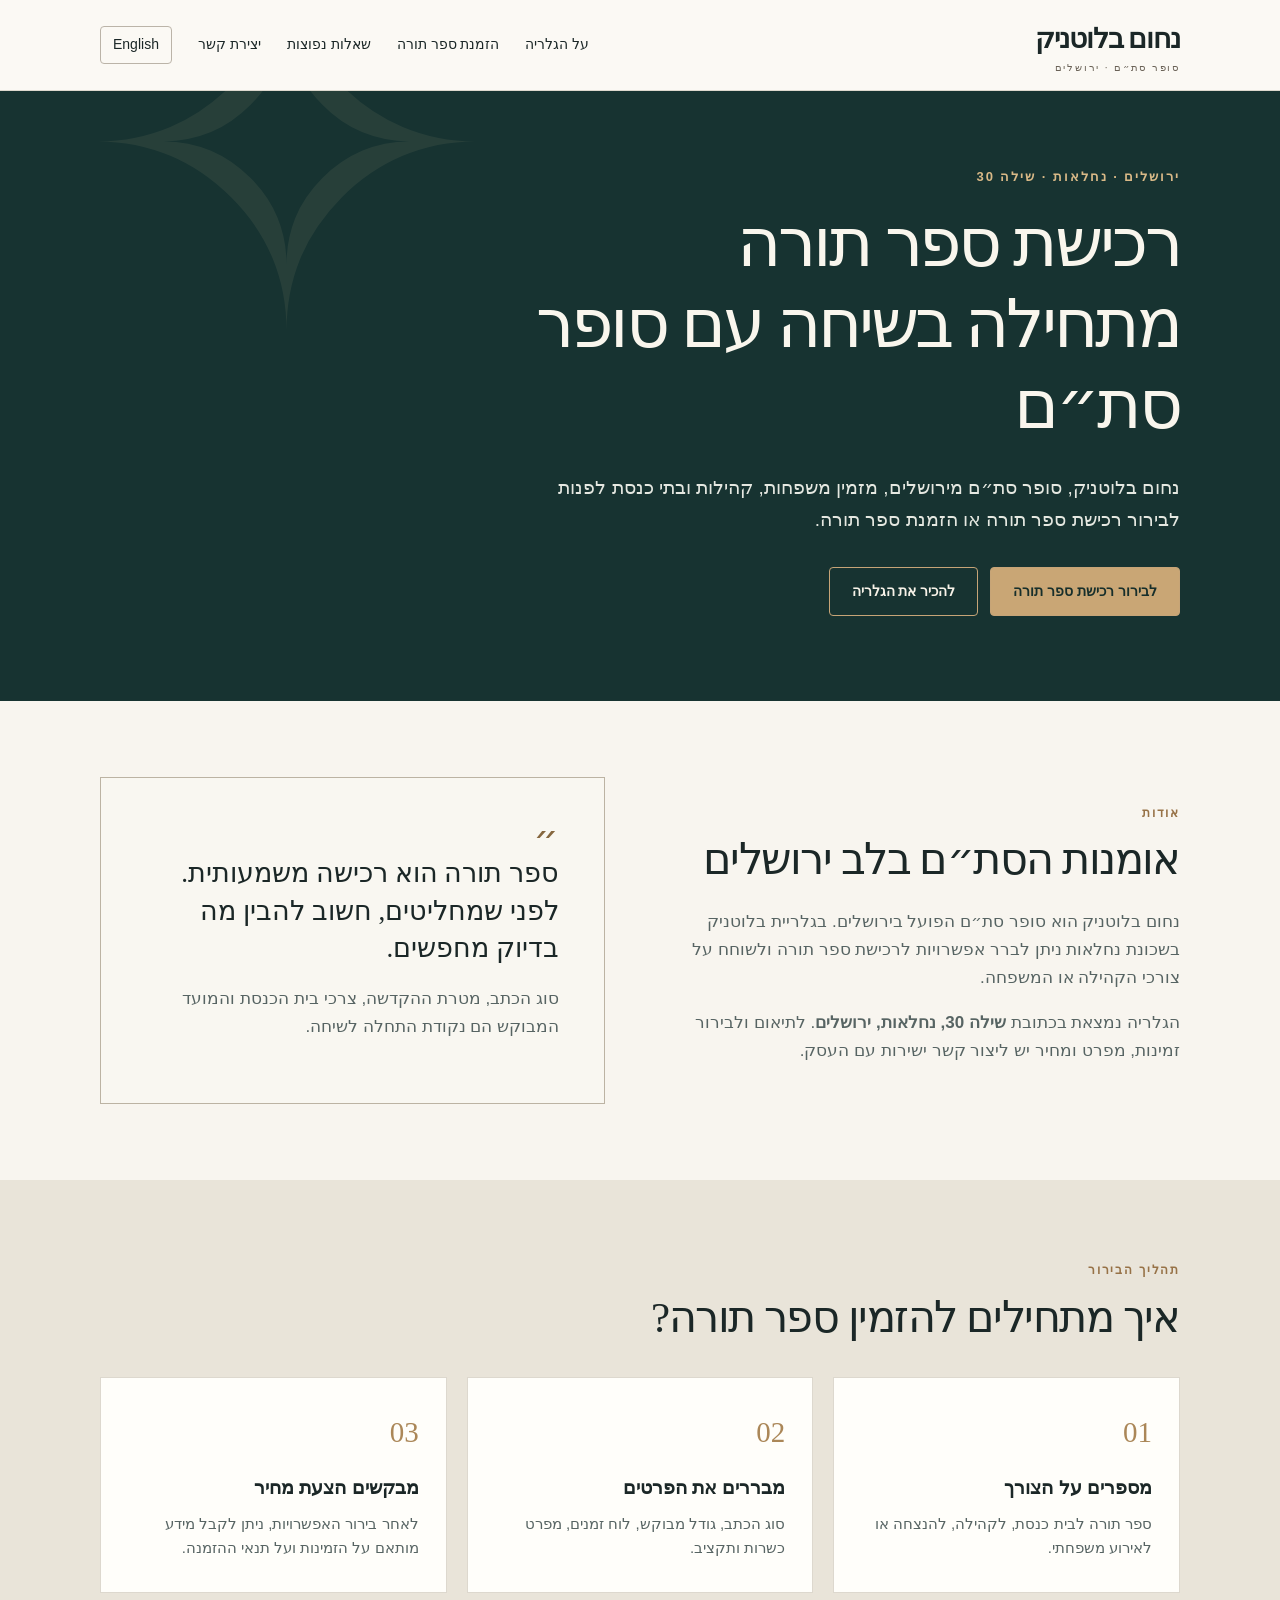
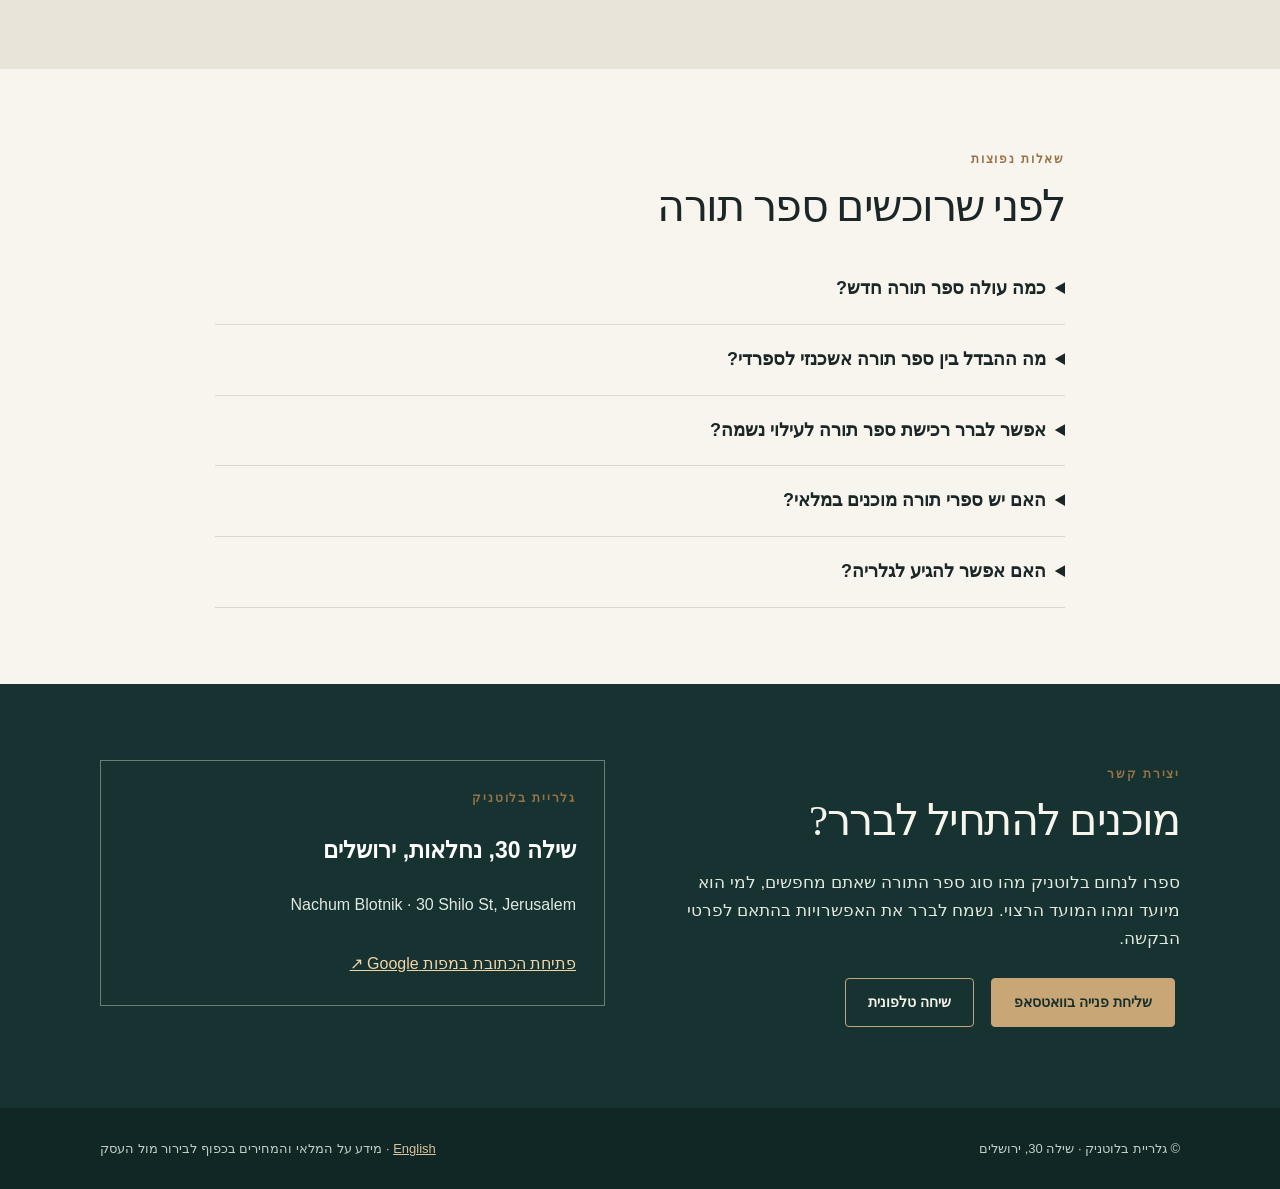
==== index.html @ 523f108b "Add files via upload" ====
<!doctype html><html lang="he" dir="rtl"><head><meta charset="utf-8"><meta name="viewport" content="width=device-width,initial-scale=1"><title>רכישת ספר תורה בירושלים | נחום בלוטניק – סופר סת״ם</title><meta name="description" content="מתעניינים ברכישת ספר תורה או בהזמנת ספר תורה? פנו לנחום בלוטניק, סופר סת״ם, בגלריית בלוטניק בשילה 30, נחלאות, ירושלים."><meta name="robots" content="index,follow,max-image-preview:large"><meta property="og:type" content="website"><meta property="og:title" content="נחום בלוטניק | רכישת והזמנת ספרי תורה בירושלים"><meta property="og:description" content="בירור אישי על רכישת ספר תורה עם סופר סת״ם בירושלים. שילה 30, נחלאות."><meta name="theme-color" content="#173331"><link rel="stylesheet" href="style.css"><script type="application/ld+json">{"@context":"https://schema.org","@type":"LocalBusiness","name":"נחום בלוטניק – גלריית בלוטניק","alternateName":"Nachum Blotnik","description":"סופר סת״ם ובירור רכישת והזמנת ספרי תורה בירושלים","address":{"@type":"PostalAddress","streetAddress":"שילה 30","addressLocality":"ירושלים","addressCountry":"IL"},"knowsLanguage":["he","en"]}</script></head><body><header><div class="shell"><a href="index.html" class="brand">נחום בלוטניק<small>סופר סת״ם · ירושלים</small></a><nav class="nav" aria-label="ניווט ראשי"><a href="#about">על הגלריה</a><a href="#process">הזמנת ספר תורה</a><a href="#questions">שאלות נפוצות</a><a href="#contact">יצירת קשר</a><a href="en.html" class="lang" lang="en" dir="ltr">English</a></nav></div></header><main><section class="hero"><div class="shell"><div class="hero-inner"><div class="eyebrow">ירושלים · נחלאות · שילה 30</div><h1>רכישת ספר תורה<br>מתחילה בשיחה עם סופר סת״ם</h1><p>נחום בלוטניק, סופר סת״ם מירושלים, מזמין משפחות, קהילות ובתי כנסת לפנות לבירור רכישת ספר תורה או הזמנת ספר תורה.</p><div class="buttons"><a class="button primary" href="#contact">לבירור רכישת ספר תורה</a><a class="button secondary" href="#about">להכיר את הגלריה</a></div></div></div></section><section class="section" id="about"><div class="shell two"><div><span class="kicker">אודות</span><h2>אומנות הסת״ם בלב ירושלים</h2><p>נחום בלוטניק הוא סופר סת״ם הפועל בירושלים. בגלריית בלוטניק בשכונת נחלאות ניתן לברר אפשרויות לרכישת ספר תורה ולשוחח על צורכי הקהילה או המשפחה.</p><p>הגלריה נמצאת בכתובת <strong>שילה 30, נחלאות, ירושלים</strong>. לתיאום ולבירור זמינות, מפרט ומחיר יש ליצור קשר ישירות עם העסק.</p></div><div class="accent-panel"><span class="quote">״</span><strong>ספר תורה הוא רכישה משמעותית. לפני שמחליטים, חשוב להבין מה בדיוק מחפשים.</strong><p>סוג הכתב, מטרת ההקדשה, צרכי בית הכנסת והמועד המבוקש הם נקודת התחלה לשיחה.</p></div></div></section><section class="section band" id="process"><div class="shell"><span class="kicker">תהליך הבירור</span><h2>איך מתחילים להזמין ספר תורה?</h2><div class="cards"><article class="card"><div class="number">01</div><h3>מספרים על הצורך</h3><p>ספר תורה לבית כנסת, לקהילה, להנצחה או לאירוע משפחתי.</p></article><article class="card"><div class="number">02</div><h3>מבררים את הפרטים</h3><p>סוג הכתב, גודל מבוקש, לוח זמנים, מפרט כשרות ותקציב.</p></article><article class="card"><div class="number">03</div><h3>מבקשים הצעת מחיר</h3><p>לאחר בירור האפשרויות, ניתן לקבל מידע מותאם על הזמינות ועל תנאי ההזמנה.</p></article></div></div></section><section class="section" id="questions"><div class="shell faq"><span class="kicker">שאלות נפוצות</span><h2>לפני שרוכשים ספר תורה</h2><details><summary>כמה עולה ספר תורה חדש?</summary><p>המחיר תלוי בין היתר בכתב, במידות, ברמת ההידור, במפרט הבדיקות ובאביזרים הנלווים. לקבלת מחיר רלוונטי יש לברר את המפרט המבוקש מול נחום בלוטניק.</p></details><details><summary>מה ההבדל בין ספר תורה אשכנזי לספרדי?</summary><p>קיימים הבדלים במסורות הכתב ובמנהגי הקהילות. לפני הזמנה יש לברר את נוסח הכתב והמסורת המתאימים לבית הכנסת שבו ישתמשו בספר.</p></details><details><summary>אפשר לברר רכישת ספר תורה לעילוי נשמה?</summary><p>כן, ניתן לפנות לצורך בירור רכישת ספר תורה למטרת הנצחה. יש לתאם מראש פרטי הקדשה ולוחות זמנים.</p></details><details><summary>האם יש ספרי תורה מוכנים במלאי?</summary><p>יש לברר ישירות עם הגלריה את הזמינות העדכנית. עמוד זה אינו מציג מלאי בזמן אמת.</p></details><details><summary>האם אפשר להגיע לגלריה?</summary><p>הגלריה ממוקמת בשילה 30, נחלאות, ירושלים. מומלץ לתאם ביקור מראש לאחר קבלת פרטי התקשרות מהעסק.</p></details></div></section><section class="section contact" id="contact"><div class="shell two"><div><span class="kicker">יצירת קשר</span><h2>מוכנים להתחיל לברר?</h2><p>ספרו לנחום בלוטניק מהו סוג ספר התורה שאתם מחפשים, למי הוא מיועד ומהו המועד הרצוי. נשמח לברר את האפשרויות בהתאם לפרטי הבקשה.</p><div class="contact-live buttons" id="live-contact"></div><p id="contact-pending">פרטי הטלפון והדוא״ל של העסק יתווספו לאחר אימותם. בינתיים ניתן להיעזר בכתובת הגלריה.</p></div><aside class="contact-box"><div class="kicker">גלריית בלוטניק</div><p class="address">שילה 30, נחלאות, ירושלים</p><p>Nachum Blotnik · 30 Shilo St, Jerusalem</p><a class="map-link" href="https://www.google.com/maps/search/?api=1&query=%D7%A9%D7%99%D7%9C%D7%94%2030%20%D7%99%D7%A8%D7%95%D7%A9%D7%9C%D7%99%D7%9D" target="_blank" rel="noopener noreferrer">פתיחת הכתובת במפות Google ↗</a></aside></div></section></main><footer><div class="shell"><span>© גלריית בלוטניק · שילה 30, ירושלים</span><span><a href="en.html" lang="en">English</a> · מידע על המלאי והמחירים בכפוף לבירור מול העסק</span></div></footer><script src="contact.js"></script><script src="site.js"></script></body></html>
---- style.css ----
:root{--paper:#f8f5ef;--ink:#1b2727;--muted:#576463;--gold:#aa8250;--line:#ddd8ce;--deep:#173331}*{box-sizing:border-box}html{scroll-behavior:smooth}body{margin:0;background:var(--paper);color:var(--ink);font-family:Arial,'Noto Sans Hebrew',sans-serif;line-height:1.65}a{color:inherit}a:focus-visible,button:focus-visible{outline:3px solid var(--gold);outline-offset:4px}.shell{max-width:1130px;margin:auto;padding:0 25px}header{border-bottom:1px solid var(--line);background:#fbf9f4}header .shell{min-height:90px;display:flex;align-items:center;justify-content:space-between;gap:24px}.brand{font-family:Georgia,'Times New Roman',serif;letter-spacing:-.04em;font-size:28px;font-weight:600;text-decoration:none;white-space:nowrap}.brand small{display:block;font-family:Arial,sans-serif;font-size:10px;letter-spacing:.18em;line-height:1.2;font-weight:500;color:#6a6257}.nav{display:flex;gap:26px;align-items:center;flex-wrap:wrap;font-size:14px}.nav a{text-decoration:none}.lang{padding:6px 12px;border:1px solid #bbb4a8;border-radius:4px}.hero{position:relative;background:var(--deep);color:#f9f6ed;overflow:hidden}.hero:after{content:'✧';position:absolute;opacity:.07;color:#f2dba9;font-size:500px;line-height:1;top:-190px;inset-inline-end:6%;pointer-events:none}.hero .shell{min-height:525px;display:flex;align-items:center;padding-top:75px;padding-bottom:85px}.hero-inner{position:relative;z-index:1;max-width:800px}.eyebrow{color:#d9b987;letter-spacing:.15em;text-transform:uppercase;font-size:13px;font-weight:700}.hero h1{font-family:Georgia,'Times New Roman',serif;font-weight:500;line-height:1.19;font-size:clamp(38px,5.4vw,68px);margin:16px 0 26px;letter-spacing:-.045em}.hero p{font-size:19px;max-width:670px;color:#e5e8e1;margin:0 0 32px}.buttons{display:flex;gap:12px;flex-wrap:wrap}.button{display:inline-flex;align-items:center;justify-content:center;min-height:49px;padding:11px 22px;text-decoration:none;border-radius:4px;border:1px solid #c6a477;font-weight:700;font-size:14px}.button.primary{background:#c9a675;color:#172f2b}.button.secondary{color:#f7f2e8}.section{padding:76px 0}.section h2{font-family:Georgia,'Times New Roman',serif;font-weight:500;font-size:clamp(30px,3.7vw,43px);letter-spacing:-.035em;line-height:1.25;margin:8px 0 21px}.section p{color:var(--muted);font-size:17px;max-width:850px}.kicker{font-size:12px;font-weight:700;color:#977247;letter-spacing:.15em;text-transform:uppercase}.cards{display:grid;grid-template-columns:repeat(3,1fr);gap:20px;margin-top:33px}.card{padding:31px 27px;background:#fffefa;border:1px solid var(--line);min-height:195px}.card .number{font-family:Georgia,serif;font-size:29px;color:#ab8758}.card h3{font-size:19px;margin:15px 0 8px}.card p{font-size:15px;margin:0}.band{background:#e9e4d9}.two{display:grid;grid-template-columns:1fr 1fr;gap:70px;align-items:center}.accent-panel{border:1px solid #bcb3a3;padding:45px;background:#f9f7f1}.accent-panel strong{font-family:Georgia,serif;font-size:27px;font-weight:500;line-height:1.4}.quote{display:block;color:#86673f;font-size:40px;line-height:.8}.faq{max-width:900px}.faq details{border-bottom:1px solid var(--line);padding:20px 0}.faq summary{cursor:pointer;font-size:18px;font-weight:700}.faq p{font-size:16px;margin-bottom:0}.contact{background:var(--deep);color:#f7f4eb}.contact .two{align-items:start}.contact p{color:#e1e8df}.contact-box{border:1px solid #687f77;padding:28px}.contact-box p{font-size:16px}.contact-box .address{color:#fff;font-size:23px;font-weight:700}.contact-box .status{color:#efcf9f;font-size:14px}.contact a.map-link{display:inline-block;margin-top:16px;color:#f0d4a6}footer{background:#102725;color:#c0cec6;padding:30px 0;font-size:13px}footer .shell{display:flex;justify-content:space-between;gap:18px;flex-wrap:wrap}footer a{color:#d9c29e} .contact-live{margin-top:20px}.contact-live a{display:inline-flex;margin:5px 5px 5px 0}.hidden{display:none!important}@media(max-width:750px){header .shell{align-items:flex-start;flex-direction:column;gap:12px;padding-top:18px;padding-bottom:18px}.nav{gap:12px}.hero .shell{min-height:460px;padding-top:55px;padding-bottom:65px}.hero p{font-size:17px}.cards,.two{grid-template-columns:1fr}.two{gap:25px}.section{padding:55px 0}.accent-panel{padding:28px}}
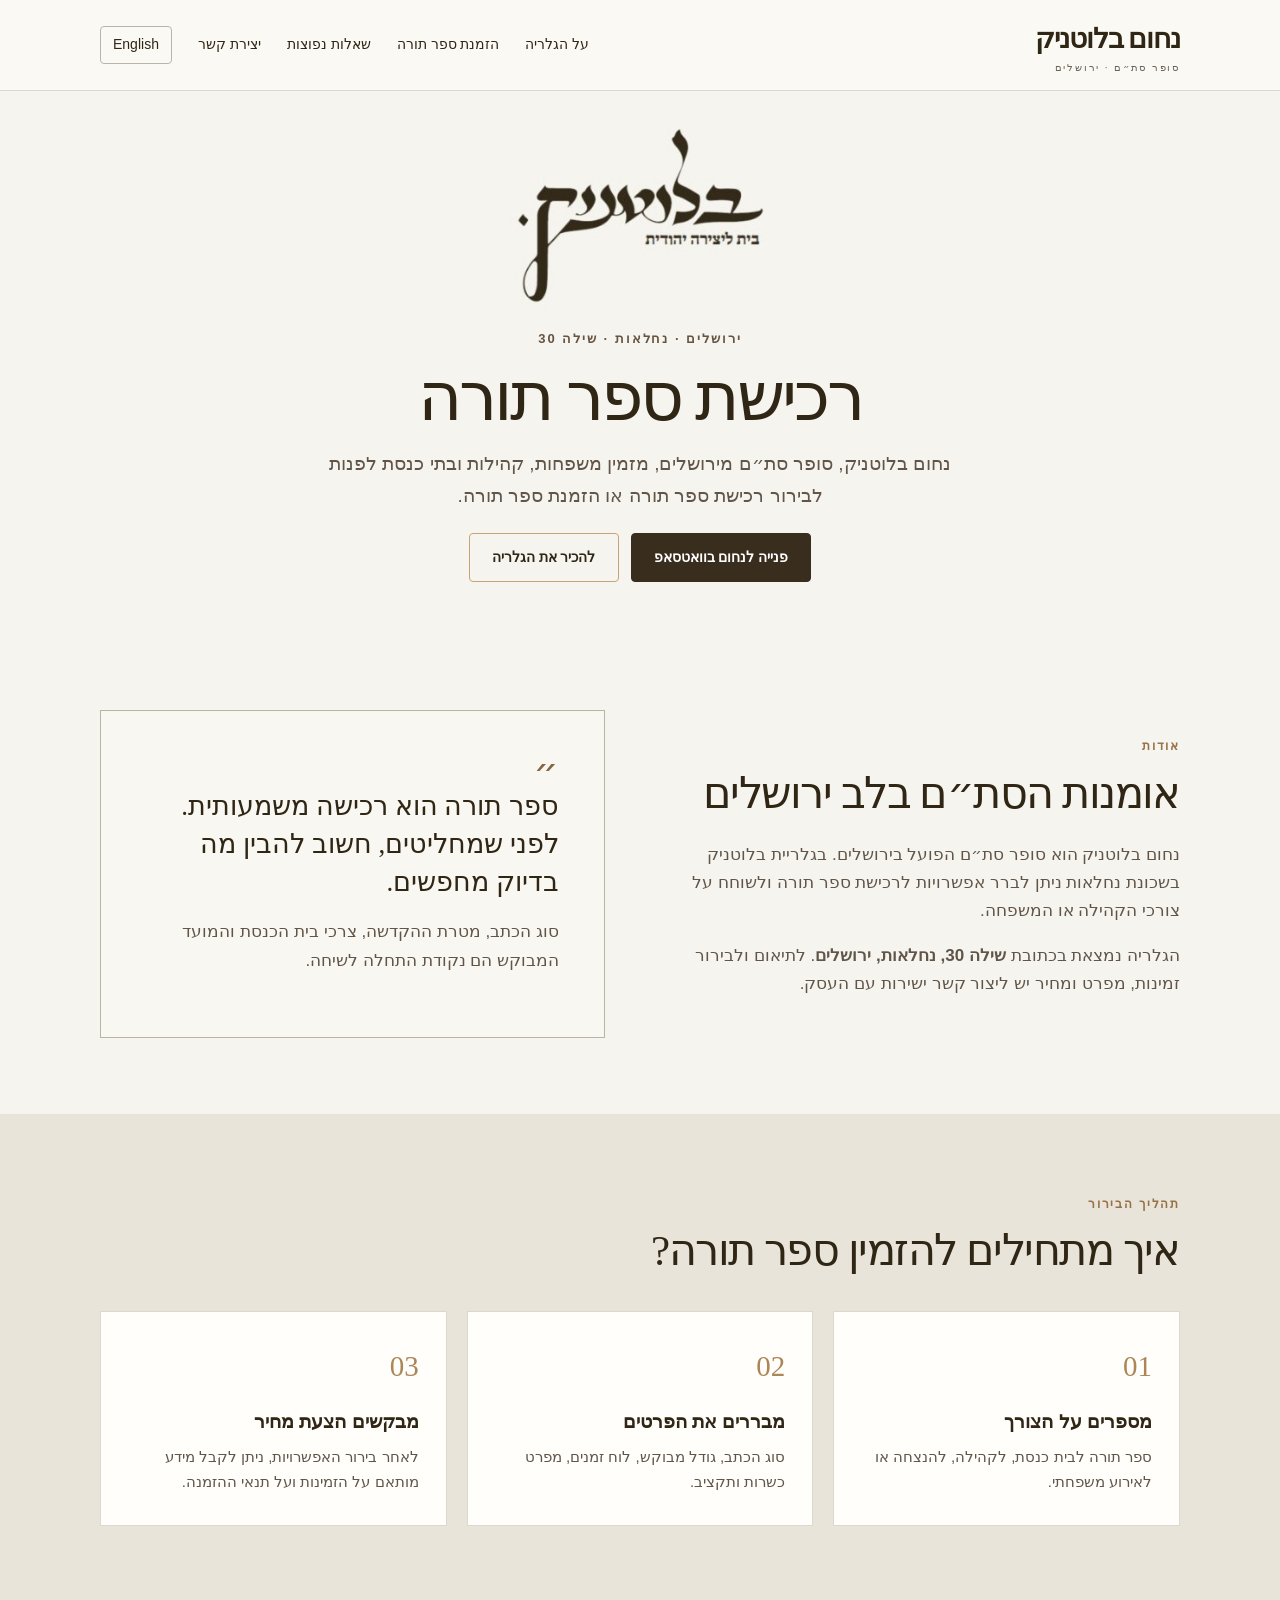
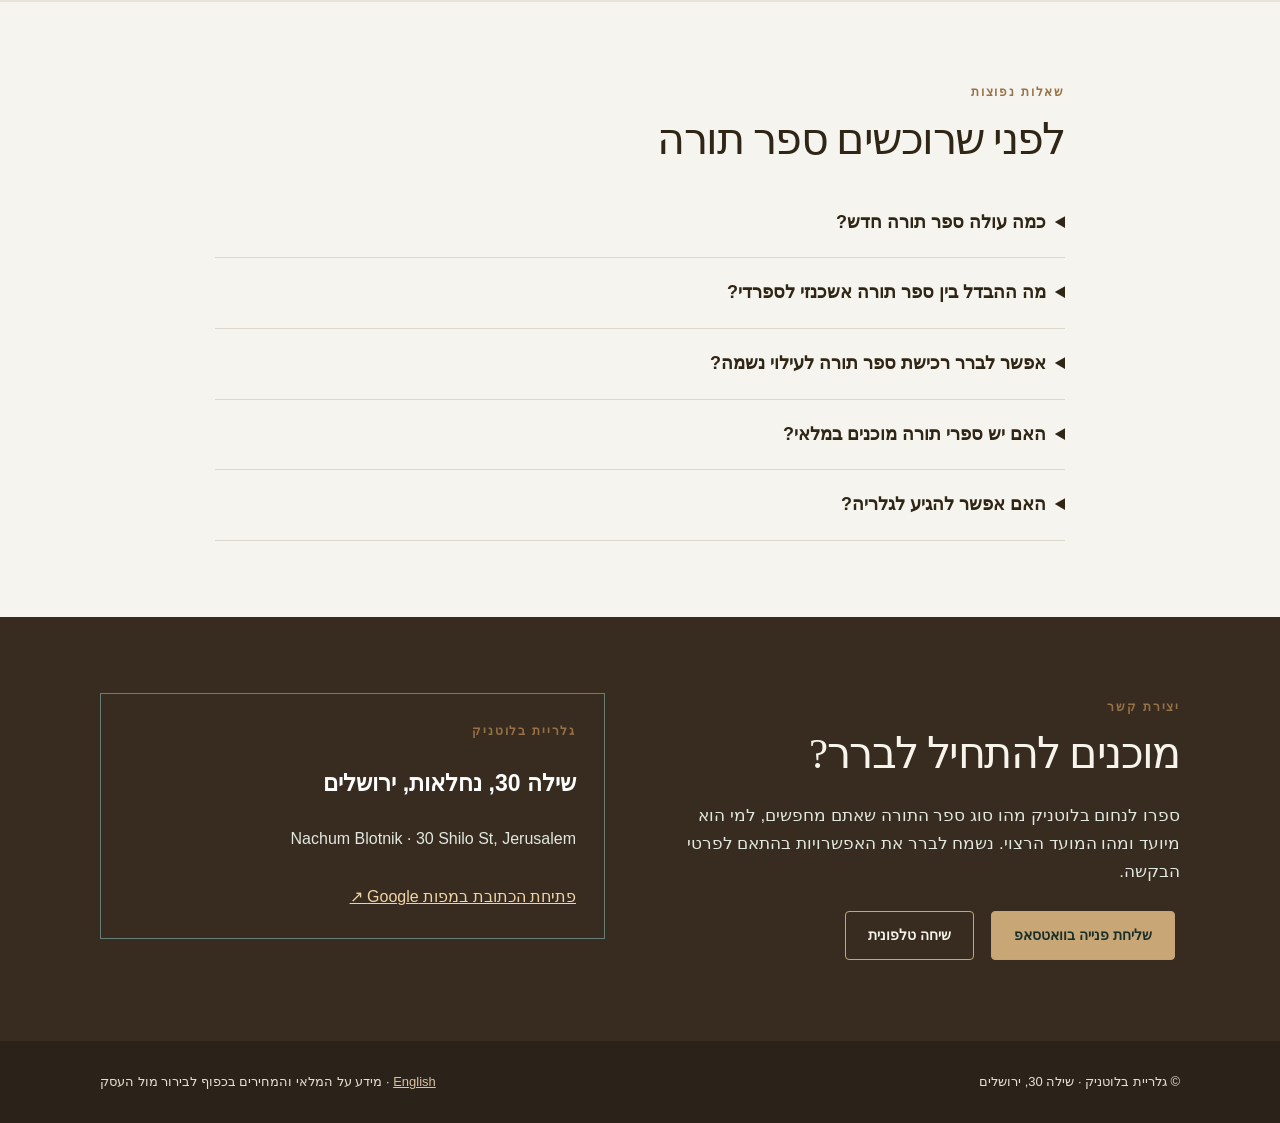
==== commit 37666979: "Apply Blotnik gallery branding to both pages" ====
--- a/index.html
+++ b/index.html
@@ -1 +1 @@
-<!doctype html><html lang="he" dir="rtl"><head><meta charset="utf-8"><meta name="viewport" content="width=device-width,initial-scale=1"><title>רכישת ספר תורה בירושלים | נחום בלוטניק – סופר סת״ם</title><meta name="description" content="מתעניינים ברכישת ספר תורה או בהזמנת ספר תורה? פנו לנחום בלוטניק, סופר סת״ם, בגלריית בלוטניק בשילה 30, נחלאות, ירושלים."><meta name="robots" content="index,follow,max-image-preview:large"><meta property="og:type" content="website"><meta property="og:title" content="נחום בלוטניק | רכישת והזמנת ספרי תורה בירושלים"><meta property="og:description" content="בירור אישי על רכישת ספר תורה עם סופר סת״ם בירושלים. שילה 30, נחלאות."><meta name="theme-color" content="#173331"><link rel="stylesheet" href="style.css"><script type="application/ld+json">{"@context":"https://schema.org","@type":"LocalBusiness","name":"נחום בלוטניק – גלריית בלוטניק","alternateName":"Nachum Blotnik","description":"סופר סת״ם ובירור רכישת והזמנת ספרי תורה בירושלים","address":{"@type":"PostalAddress","streetAddress":"שילה 30","addressLocality":"ירושלים","addressCountry":"IL"},"knowsLanguage":["he","en"]}</script></head><body><header><div class="shell"><a href="index.html" class="brand">נחום בלוטניק<small>סופר סת״ם · ירושלים</small></a><nav class="nav" aria-label="ניווט ראשי"><a href="#about">על הגלריה</a><a href="#process">הזמנת ספר תורה</a><a href="#questions">שאלות נפוצות</a><a href="#contact">יצירת קשר</a><a href="en.html" class="lang" lang="en" dir="ltr">English</a></nav></div></header><main><section class="hero"><div class="shell"><div class="hero-inner"><div class="eyebrow">ירושלים · נחלאות · שילה 30</div><h1>רכישת ספר תורה<br>מתחילה בשיחה עם סופר סת״ם</h1><p>נחום בלוטניק, סופר סת״ם מירושלים, מזמין משפחות, קהילות ובתי כנסת לפנות לבירור רכישת ספר תורה או הזמנת ספר תורה.</p><div class="buttons"><a class="button primary" href="#contact">לבירור רכישת ספר תורה</a><a class="button secondary" href="#about">להכיר את הגלריה</a></div></div></div></section><section class="section" id="about"><div class="shell two"><div><span class="kicker">אודות</span><h2>אומנות הסת״ם בלב ירושלים</h2><p>נחום בלוטניק הוא סופר סת״ם הפועל בירושלים. בגלריית בלוטניק בשכונת נחלאות ניתן לברר אפשרויות לרכישת ספר תורה ולשוחח על צורכי הקהילה או המשפחה.</p><p>הגלריה נמצאת בכתובת <strong>שילה 30, נחלאות, ירושלים</strong>. לתיאום ולבירור זמינות, מפרט ומחיר יש ליצור קשר ישירות עם העסק.</p></div><div class="accent-panel"><span class="quote">״</span><strong>ספר תורה הוא רכישה משמעותית. לפני שמחליטים, חשוב להבין מה בדיוק מחפשים.</strong><p>סוג הכתב, מטרת ההקדשה, צרכי בית הכנסת והמועד המבוקש הם נקודת התחלה לשיחה.</p></div></div></section><section class="section band" id="process"><div class="shell"><span class="kicker">תהליך הבירור</span><h2>איך מתחילים להזמין ספר תורה?</h2><div class="cards"><article class="card"><div class="number">01</div><h3>מספרים על הצורך</h3><p>ספר תורה לבית כנסת, לקהילה, להנצחה או לאירוע משפחתי.</p></article><article class="card"><div class="number">02</div><h3>מבררים את הפרטים</h3><p>סוג הכתב, גודל מבוקש, לוח זמנים, מפרט כשרות ותקציב.</p></article><article class="card"><div class="number">03</div><h3>מבקשים הצעת מחיר</h3><p>לאחר בירור האפשרויות, ניתן לקבל מידע מותאם על הזמינות ועל תנאי ההזמנה.</p></article></div></div></section><section class="section" id="questions"><div class="shell faq"><span class="kicker">שאלות נפוצות</span><h2>לפני שרוכשים ספר תורה</h2><details><summary>כמה עולה ספר תורה חדש?</summary><p>המחיר תלוי בין היתר בכתב, במידות, ברמת ההידור, במפרט הבדיקות ובאביזרים הנלווים. לקבלת מחיר רלוונטי יש לברר את המפרט המבוקש מול נחום בלוטניק.</p></details><details><summary>מה ההבדל בין ספר תורה אשכנזי לספרדי?</summary><p>קיימים הבדלים במסורות הכתב ובמנהגי הקהילות. לפני הזמנה יש לברר את נוסח הכתב והמסורת המתאימים לבית הכנסת שבו ישתמשו בספר.</p></details><details><summary>אפשר לברר רכישת ספר תורה לעילוי נשמה?</summary><p>כן, ניתן לפנות לצורך בירור רכישת ספר תורה למטרת הנצחה. יש לתאם מראש פרטי הקדשה ולוחות זמנים.</p></details><details><summary>האם יש ספרי תורה מוכנים במלאי?</summary><p>יש לברר ישירות עם הגלריה את הזמינות העדכנית. עמוד זה אינו מציג מלאי בזמן אמת.</p></details><details><summary>האם אפשר להגיע לגלריה?</summary><p>הגלריה ממוקמת בשילה 30, נחלאות, ירושלים. מומלץ לתאם ביקור מראש לאחר קבלת פרטי התקשרות מהעסק.</p></details></div></section><section class="section contact" id="contact"><div class="shell two"><div><span class="kicker">יצירת קשר</span><h2>מוכנים להתחיל לברר?</h2><p>ספרו לנחום בלוטניק מהו סוג ספר התורה שאתם מחפשים, למי הוא מיועד ומהו המועד הרצוי. נשמח לברר את האפשרויות בהתאם לפרטי הבקשה.</p><div class="contact-live buttons" id="live-contact"></div><p id="contact-pending">פרטי הטלפון והדוא״ל של העסק יתווספו לאחר אימותם. בינתיים ניתן להיעזר בכתובת הגלריה.</p></div><aside class="contact-box"><div class="kicker">גלריית בלוטניק</div><p class="address">שילה 30, נחלאות, ירושלים</p><p>Nachum Blotnik · 30 Shilo St, Jerusalem</p><a class="map-link" href="https://www.google.com/maps/search/?api=1&query=%D7%A9%D7%99%D7%9C%D7%94%2030%20%D7%99%D7%A8%D7%95%D7%A9%D7%9C%D7%99%D7%9D" target="_blank" rel="noopener noreferrer">פתיחת הכתובת במפות Google ↗</a></aside></div></section></main><footer><div class="shell"><span>© גלריית בלוטניק · שילה 30, ירושלים</span><span><a href="en.html" lang="en">English</a> · מידע על המלאי והמחירים בכפוף לבירור מול העסק</span></div></footer><script src="contact.js"></script><script src="site.js"></script></body></html>
+<!doctype html><html lang="he" dir="rtl"><head><meta charset="utf-8"><meta name="viewport" content="width=device-width,initial-scale=1"><title>רכישת ספר תורה בירושלים | נחום בלוטניק – סופר סת״ם</title><meta name="description" content="מתעניינים ברכישת ספר תורה או בהזמנת ספר תורה? פנו לנחום בלוטניק, סופר סת״ם, בגלריית בלוטניק בשילה 30, נחלאות, ירושלים."><meta name="robots" content="index,follow,max-image-preview:large"><meta property="og:type" content="website"><meta property="og:title" content="נחום בלוטניק | רכישת והזמנת ספרי תורה בירושלים"><meta property="og:description" content="בירור אישי על רכישת ספר תורה עם סופר סת״ם בירושלים. שילה 30, נחלאות."><meta name="theme-color" content="#302616"><link rel="stylesheet" href="style.css?v=2"><script type="application/ld+json">{"@context":"https://schema.org","@type":"LocalBusiness","name":"נחום בלוטניק – גלריית בלוטניק","alternateName":"Nachum Blotnik","description":"סופר סת״ם ובירור רכישת והזמנת ספרי תורה בירושלים","address":{"@type":"PostalAddress","streetAddress":"שילה 30","addressLocality":"ירושלים","addressCountry":"IL"},"knowsLanguage":["he","en"]}</script></head><body><header><div class="shell"><a href="index.html" class="brand">נחום בלוטניק<small>סופר סת״ם · ירושלים</small></a><nav class="nav" aria-label="ניווט ראשי"><a href="#about">על הגלריה</a><a href="#process">הזמנת ספר תורה</a><a href="#questions">שאלות נפוצות</a><a href="#contact">יצירת קשר</a><a href="en.html" class="lang" lang="en" dir="ltr">English</a></nav></div></header><main><section class="hero"><div class="shell"><div class="hero-inner"><img class="gallery-logo" src="blotnik-logo.jpg" width="306" height="216" alt="בלוטניק · בית ליצירה יהודית"><div class="eyebrow">ירושלים · נחלאות · שילה 30</div><h1>רכישת ספר תורה</h1><p>נחום בלוטניק, סופר סת״ם מירושלים, מזמין משפחות, קהילות ובתי כנסת לפנות לבירור רכישת ספר תורה או הזמנת ספר תורה.</p><div class="buttons"><a class="button primary" href="https://wa.me/972535240578?text=%E2%9C%A6%20%D7%A9%D7%9C%D7%95%D7%9D%20%D7%A0%D7%97%D7%95%D7%9D%2C%20%D7%94%D7%92%D7%A2%D7%AA%D7%99%20%D7%93%D7%A8%D7%9A%20%D7%94%D7%90%D7%AA%D7%A8%20%D7%A9%D7%9C%20%D7%91%D7%9C%D7%95%D7%98%D7%A0%D7%99%D7%A7.%20%D7%90%D7%A0%D7%99%20%D7%9E%D7%AA%D7%A2%D7%A0%D7%99%D7%99%D7%9F/%D7%AA%20%D7%91%D7%A8%D7%9B%D7%99%D7%A9%D7%AA%20%D7%A1%D7%A4%D7%A8%20%D7%AA%D7%95%D7%A8%D7%94.">פנייה לנחום בוואטסאפ</a><a class="button secondary" href="#about">להכיר את הגלריה</a></div></div></div></section><section class="section" id="about"><div class="shell two"><div><span class="kicker">אודות</span><h2>אומנות הסת״ם בלב ירושלים</h2><p>נחום בלוטניק הוא סופר סת״ם הפועל בירושלים. בגלריית בלוטניק בשכונת נחלאות ניתן לברר אפשרויות לרכישת ספר תורה ולשוחח על צורכי הקהילה או המשפחה.</p><p>הגלריה נמצאת בכתובת <strong>שילה 30, נחלאות, ירושלים</strong>. לתיאום ולבירור זמינות, מפרט ומחיר יש ליצור קשר ישירות עם העסק.</p></div><div class="accent-panel"><span class="quote">״</span><strong>ספר תורה הוא רכישה משמעותית. לפני שמחליטים, חשוב להבין מה בדיוק מחפשים.</strong><p>סוג הכתב, מטרת ההקדשה, צרכי בית הכנסת והמועד המבוקש הם נקודת התחלה לשיחה.</p></div></div></section><section class="section band" id="process"><div class="shell"><span class="kicker">תהליך הבירור</span><h2>איך מתחילים להזמין ספר תורה?</h2><div class="cards"><article class="card"><div class="number">01</div><h3>מספרים על הצורך</h3><p>ספר תורה לבית כנסת, לקהילה, להנצחה או לאירוע משפחתי.</p></article><article class="card"><div class="number">02</div><h3>מבררים את הפרטים</h3><p>סוג הכתב, גודל מבוקש, לוח זמנים, מפרט כשרות ותקציב.</p></article><article class="card"><div class="number">03</div><h3>מבקשים הצעת מחיר</h3><p>לאחר בירור האפשרויות, ניתן לקבל מידע מותאם על הזמינות ועל תנאי ההזמנה.</p></article></div></div></section><section class="section" id="questions"><div class="shell faq"><span class="kicker">שאלות נפוצות</span><h2>לפני שרוכשים ספר תורה</h2><details><summary>כמה עולה ספר תורה חדש?</summary><p>המחיר תלוי בין היתר בכתב, במידות, ברמת ההידור, במפרט הבדיקות ובאביזרים הנלווים. לקבלת מחיר רלוונטי יש לברר את המפרט המבוקש מול נחום בלוטניק.</p></details><details><summary>מה ההבדל בין ספר תורה אשכנזי לספרדי?</summary><p>קיימים הבדלים במסורות הכתב ובמנהגי הקהילות. לפני הזמנה יש לברר את נוסח הכתב והמסורת המתאימים לבית הכנסת שבו ישתמשו בספר.</p></details><details><summary>אפשר לברר רכישת ספר תורה לעילוי נשמה?</summary><p>כן, ניתן לפנות לצורך בירור רכישת ספר תורה למטרת הנצחה. יש לתאם מראש פרטי הקדשה ולוחות זמנים.</p></details><details><summary>האם יש ספרי תורה מוכנים במלאי?</summary><p>יש לברר ישירות עם הגלריה את הזמינות העדכנית. עמוד זה אינו מציג מלאי בזמן אמת.</p></details><details><summary>האם אפשר להגיע לגלריה?</summary><p>הגלריה ממוקמת בשילה 30, נחלאות, ירושלים. מומלץ לתאם ביקור מראש לאחר קבלת פרטי התקשרות מהעסק.</p></details></div></section><section class="section contact" id="contact"><div class="shell two"><div><span class="kicker">יצירת קשר</span><h2>מוכנים להתחיל לברר?</h2><p>ספרו לנחום בלוטניק מהו סוג ספר התורה שאתם מחפשים, למי הוא מיועד ומהו המועד הרצוי. נשמח לברר את האפשרויות בהתאם לפרטי הבקשה.</p><div class="contact-live buttons" id="live-contact"></div><p id="contact-pending">פרטי הטלפון והדוא״ל של העסק יתווספו לאחר אימותם. בינתיים ניתן להיעזר בכתובת הגלריה.</p></div><aside class="contact-box"><div class="kicker">גלריית בלוטניק</div><p class="address">שילה 30, נחלאות, ירושלים</p><p>Nachum Blotnik · 30 Shilo St, Jerusalem</p><a class="map-link" href="https://www.google.com/maps/search/?api=1&query=%D7%A9%D7%99%D7%9C%D7%94%2030%20%D7%99%D7%A8%D7%95%D7%A9%D7%9C%D7%99%D7%9D" target="_blank" rel="noopener noreferrer">פתיחת הכתובת במפות Google ↗</a></aside></div></section></main><footer><div class="shell"><span>© גלריית בלוטניק · שילה 30, ירושלים</span><span><a href="en.html" lang="en">English</a> · מידע על המלאי והמחירים בכפוף לבירור מול העסק</span></div></footer><script src="contact.js"></script><script src="site.js"></script></body></html>
--- a/style.css
+++ b/style.css
@@ -1 +1,9 @@
 :root{--paper:#f8f5ef;--ink:#1b2727;--muted:#576463;--gold:#aa8250;--line:#ddd8ce;--deep:#173331}*{box-sizing:border-box}html{scroll-behavior:smooth}body{margin:0;background:var(--paper);color:var(--ink);font-family:Arial,'Noto Sans Hebrew',sans-serif;line-height:1.65}a{color:inherit}a:focus-visible,button:focus-visible{outline:3px solid var(--gold);outline-offset:4px}.shell{max-width:1130px;margin:auto;padding:0 25px}header{border-bottom:1px solid var(--line);background:#fbf9f4}header .shell{min-height:90px;display:flex;align-items:center;justify-content:space-between;gap:24px}.brand{font-family:Georgia,'Times New Roman',serif;letter-spacing:-.04em;font-size:28px;font-weight:600;text-decoration:none;white-space:nowrap}.brand small{display:block;font-family:Arial,sans-serif;font-size:10px;letter-spacing:.18em;line-height:1.2;font-weight:500;color:#6a6257}.nav{display:flex;gap:26px;align-items:center;flex-wrap:wrap;font-size:14px}.nav a{text-decoration:none}.lang{padding:6px 12px;border:1px solid #bbb4a8;border-radius:4px}.hero{position:relative;background:var(--deep);color:#f9f6ed;overflow:hidden}.hero:after{content:'✧';position:absolute;opacity:.07;color:#f2dba9;font-size:500px;line-height:1;top:-190px;inset-inline-end:6%;pointer-events:none}.hero .shell{min-height:525px;display:flex;align-items:center;padding-top:75px;padding-bottom:85px}.hero-inner{position:relative;z-index:1;max-width:800px}.eyebrow{color:#d9b987;letter-spacing:.15em;text-transform:uppercase;font-size:13px;font-weight:700}.hero h1{font-family:Georgia,'Times New Roman',serif;font-weight:500;line-height:1.19;font-size:clamp(38px,5.4vw,68px);margin:16px 0 26px;letter-spacing:-.045em}.hero p{font-size:19px;max-width:670px;color:#e5e8e1;margin:0 0 32px}.buttons{display:flex;gap:12px;flex-wrap:wrap}.button{display:inline-flex;align-items:center;justify-content:center;min-height:49px;padding:11px 22px;text-decoration:none;border-radius:4px;border:1px solid #c6a477;font-weight:700;font-size:14px}.button.primary{background:#c9a675;color:#172f2b}.button.secondary{color:#f7f2e8}.section{padding:76px 0}.section h2{font-family:Georgia,'Times New Roman',serif;font-weight:500;font-size:clamp(30px,3.7vw,43px);letter-spacing:-.035em;line-height:1.25;margin:8px 0 21px}.section p{color:var(--muted);font-size:17px;max-width:850px}.kicker{font-size:12px;font-weight:700;color:#977247;letter-spacing:.15em;text-transform:uppercase}.cards{display:grid;grid-template-columns:repeat(3,1fr);gap:20px;margin-top:33px}.card{padding:31px 27px;background:#fffefa;border:1px solid var(--line);min-height:195px}.card .number{font-family:Georgia,serif;font-size:29px;color:#ab8758}.card h3{font-size:19px;margin:15px 0 8px}.card p{font-size:15px;margin:0}.band{background:#e9e4d9}.two{display:grid;grid-template-columns:1fr 1fr;gap:70px;align-items:center}.accent-panel{border:1px solid #bcb3a3;padding:45px;background:#f9f7f1}.accent-panel strong{font-family:Georgia,serif;font-size:27px;font-weight:500;line-height:1.4}.quote{display:block;color:#86673f;font-size:40px;line-height:.8}.faq{max-width:900px}.faq details{border-bottom:1px solid var(--line);padding:20px 0}.faq summary{cursor:pointer;font-size:18px;font-weight:700}.faq p{font-size:16px;margin-bottom:0}.contact{background:var(--deep);color:#f7f4eb}.contact .two{align-items:start}.contact p{color:#e1e8df}.contact-box{border:1px solid #687f77;padding:28px}.contact-box p{font-size:16px}.contact-box .address{color:#fff;font-size:23px;font-weight:700}.contact-box .status{color:#efcf9f;font-size:14px}.contact a.map-link{display:inline-block;margin-top:16px;color:#f0d4a6}footer{background:#102725;color:#c0cec6;padding:30px 0;font-size:13px}footer .shell{display:flex;justify-content:space-between;gap:18px;flex-wrap:wrap}footer a{color:#d9c29e} .contact-live{margin-top:20px}.contact-live a{display:inline-flex;margin:5px 5px 5px 0}.hidden{display:none!important}@media(max-width:750px){header .shell{align-items:flex-start;flex-direction:column;gap:12px;padding-top:18px;padding-bottom:18px}.nav{gap:12px}.hero .shell{min-height:460px;padding-top:55px;padding-bottom:65px}.hero p{font-size:17px}.cards,.two{grid-template-columns:1fr}.two{gap:25px}.section{padding:55px 0}.accent-panel{padding:28px}}
+:root{--paper:#f6f4ef;--ink:#302616;--muted:#605548;--deep:#382c20}
+.hero{background:#f6f4ef;color:var(--ink);text-align:center}
+.hero:after{display:none}
+.hero .shell{justify-content:center;padding-block:32px 52px}
+.gallery-logo{display:block;width:clamp(190px,35vw,265px);height:auto;margin:0 auto 18px;mix-blend-mode:multiply}
+.hero .eyebrow{color:#665543}.hero h1{margin:8px 0 10px}.hero p{margin:0 auto 22px;color:var(--muted)}
+.hero .buttons{justify-content:center}.hero .button.primary{background:#392d1e;color:#fff;border-color:#392d1e}.hero .button.secondary{color:var(--ink)}
+footer{background:#2b231a;color:#e7dfd0}
